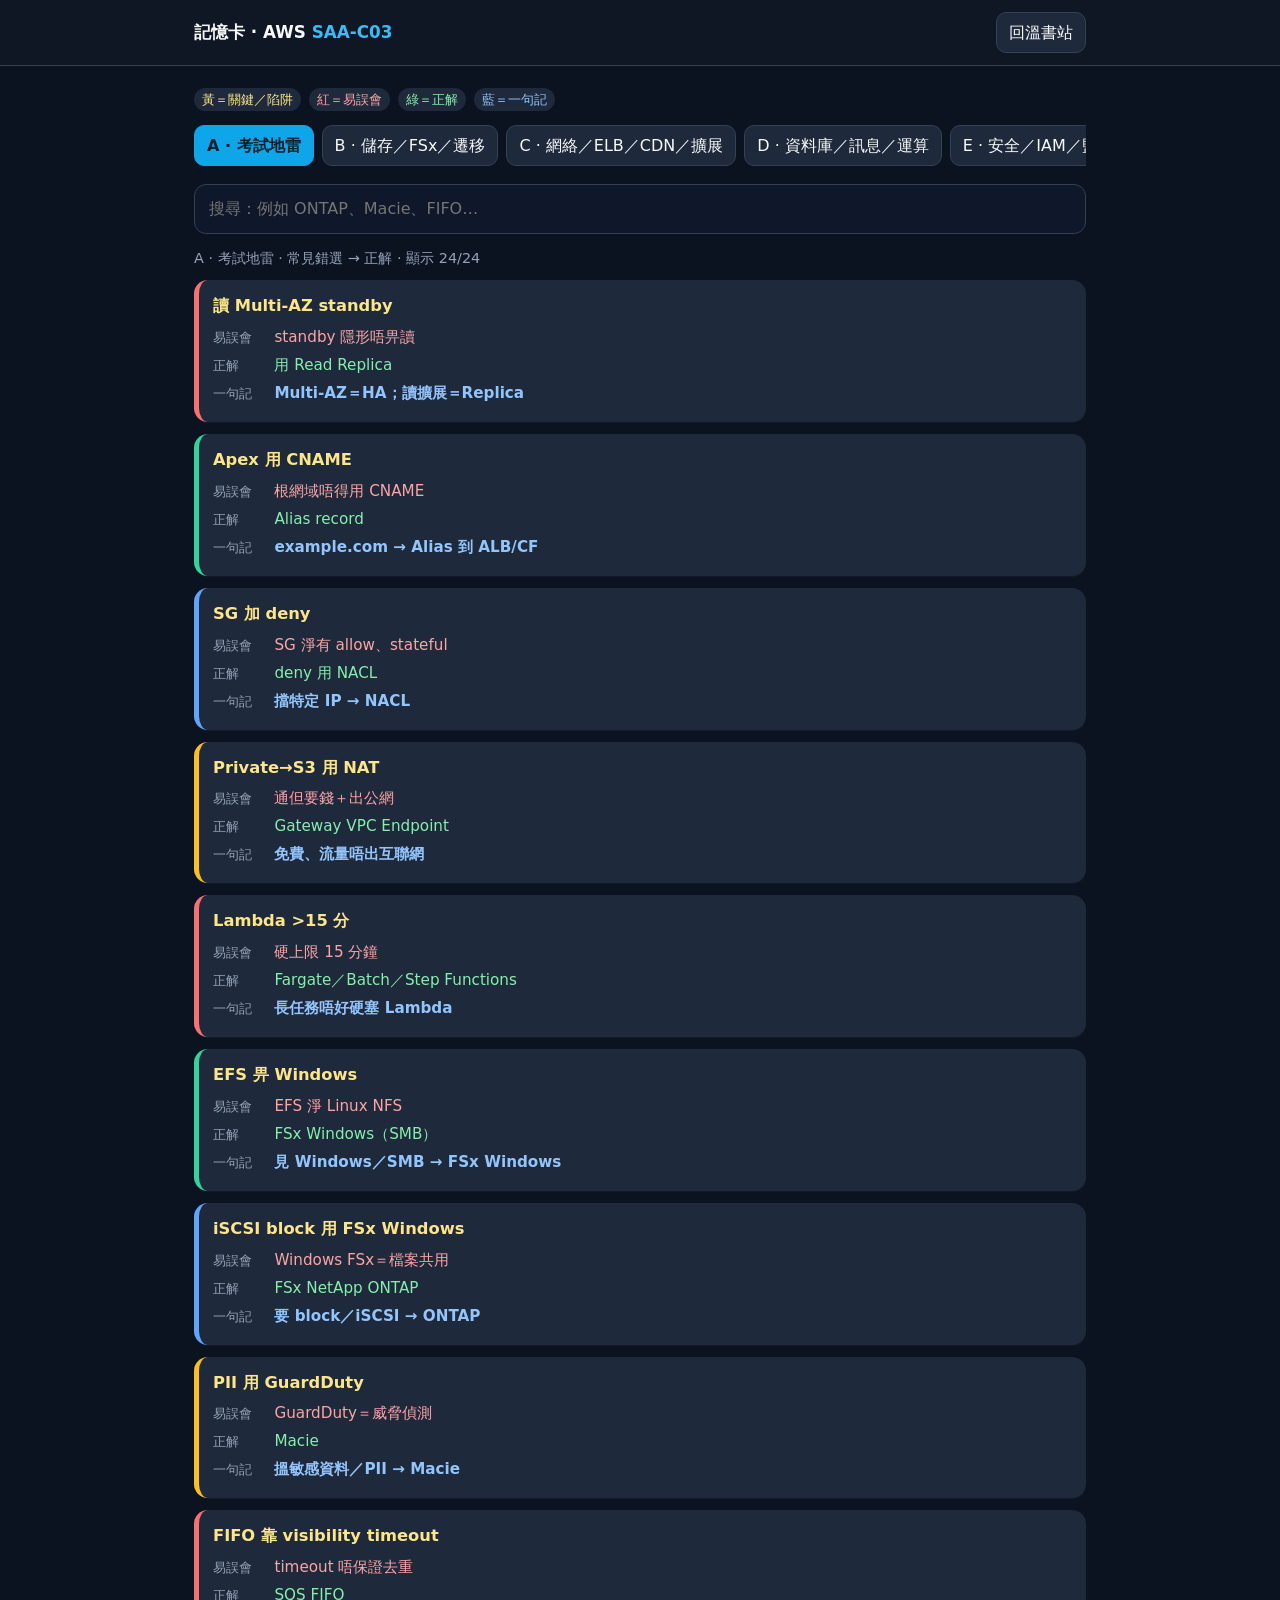
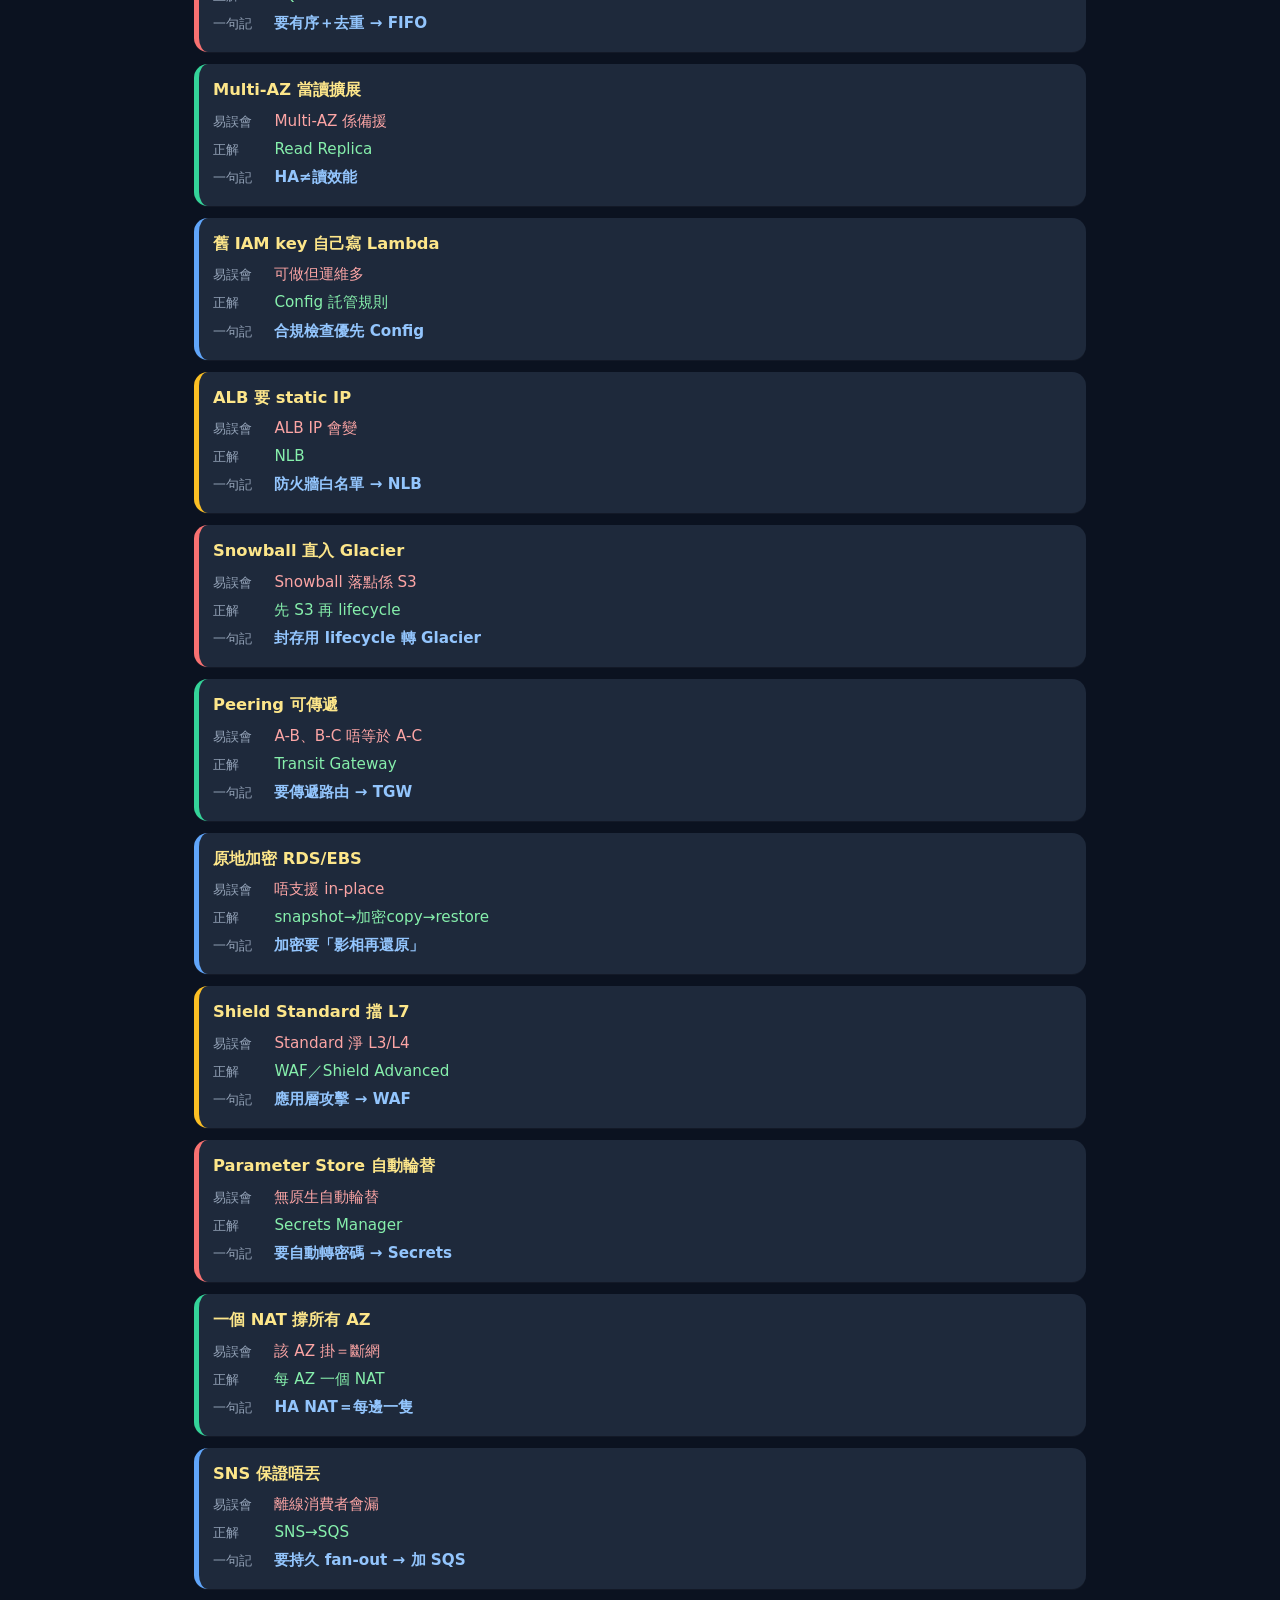
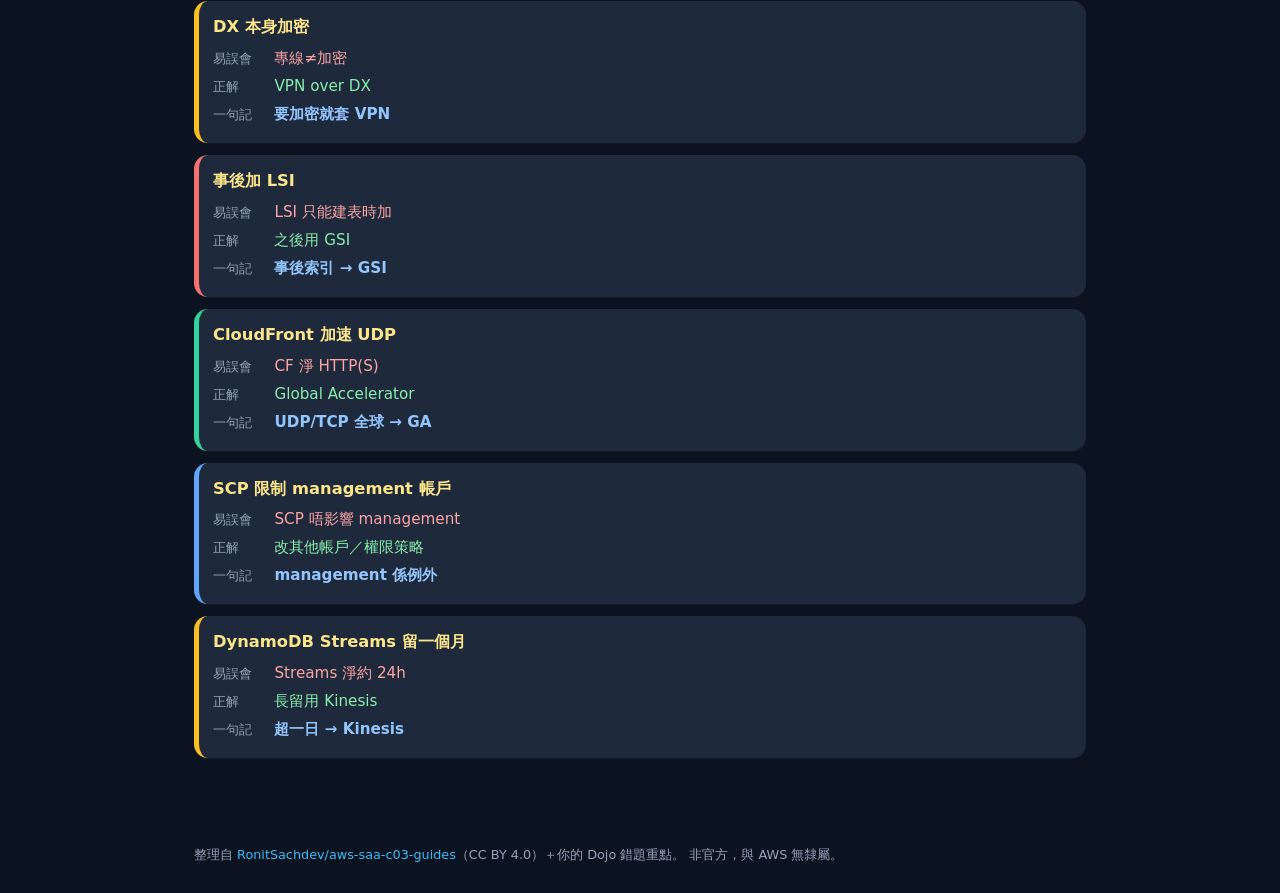
==== memory.html @ 877177e8 "Add colorful SAA memory sheets page for mobile review Standalone memory.html with trap/wrong/correct" ====
<!doctype html>
<html lang="zh-Hant">
<head>
<meta charset="utf-8">
<meta name="viewport" content="width=device-width, initial-scale=1, viewport-fit=cover">
<meta name="theme-color" content="#0b1220">
<meta name="description" content="SAA-C03 彩色記憶卡：陷阱、易誤會、正解、口訣。">
<title>記憶卡 · 證書人 SAA-C03</title>
<style>
  :root {
    --bg:#0b1220; --panel:#111827; --card:#1e293b; --text:#f8fafc; --muted:#94a3b8;
    --yellow:#fde68a; --red:#fca5a5; --green:#86efac; --blue:#93c5fd; --accent:#38bdf8;
    --border:#334155;
  }
  *{box-sizing:border-box}
  body{margin:0;font-family:system-ui,-apple-system,"Segoe UI",sans-serif;background:var(--bg);color:var(--text);line-height:1.45}
  a{color:var(--accent);text-decoration:none}
  header{position:sticky;top:0;z-index:20;background:rgba(17,24,39,.92);backdrop-filter:blur(8px);border-bottom:1px solid var(--border)}
  .in{max-width:920px;margin:0 auto;padding:12px 14px;display:flex;gap:10px;align-items:center;flex-wrap:wrap}
  h1{font-size:1.05rem;margin:0;flex:1}
  h1 span{color:var(--accent)}
  .btn{border:1px solid var(--border);background:#1e293b;color:var(--text);border-radius:10px;padding:8px 12px;font:inherit;cursor:pointer}
  .btn:active{transform:scale(.98)}
  .btn.on{background:#0ea5e9;border-color:#0ea5e9;color:#06202b;font-weight:700}
  main{max-width:920px;margin:0 auto;padding:14px 14px 80px}
  .legend{display:flex;flex-wrap:wrap;gap:8px;margin:8px 0 14px;font-size:.82rem;color:var(--muted)}
  .legend i{font-style:normal;padding:2px 8px;border-radius:999px;background:#1e293b}
  .legend .y{color:var(--yellow)}.legend .r{color:var(--red)}.legend .g{color:var(--green)}.legend .b{color:var(--blue)}
  .tabs{display:flex;gap:8px;overflow-x:auto;padding-bottom:6px;margin-bottom:12px;-webkit-overflow-scrolling:touch}
  .tabs .btn{white-space:nowrap;flex:0 0 auto}
  .search{width:100%;padding:12px 14px;border-radius:12px;border:1px solid var(--border);background:#0f172a;color:var(--text);font:inherit;margin-bottom:14px}
  .meta{color:var(--muted);font-size:.9rem;margin:0 0 12px}
  .grid{display:grid;gap:12px}
  .mc{background:var(--card);border-radius:14px;padding:14px 14px 12px;border-left:5px solid var(--accent);box-shadow:0 1px 0 rgba(255,255,255,.03)}
  .mc:nth-child(4n+1){border-left-color:#f87171}
  .mc:nth-child(4n+2){border-left-color:#34d399}
  .mc:nth-child(4n+3){border-left-color:#60a5fa}
  .mc:nth-child(4n+4){border-left-color:#fbbf24}
  .k{color:var(--yellow);font-weight:700;font-size:1.02rem;margin:0 0 8px}
  .row{margin:0 0 6px;font-size:.95rem}
  .lbl{display:inline-block;min-width:4.8em;color:var(--muted);font-size:.8rem}
  .wrong{color:var(--red)}.right{color:var(--green)}.tip{color:var(--blue);font-weight:600}
  footer{max-width:920px;margin:0 auto;padding:8px 14px 28px;color:var(--muted);font-size:.8rem}
  .empty{padding:28px;text-align:center;color:var(--muted);background:#111827;border-radius:14px}
</style>
</head>
<body>
<header>
  <div class="in">
    <h1>記憶卡 · AWS <span>SAA-C03</span></h1>
    <a class="btn" href="./">回溫書站</a>
  </div>
</header>
<main>
  <div class="legend">
    <i class="y">黃＝關鍵／陷阱</i>
    <i class="r">紅＝易誤會</i>
    <i class="g">綠＝正解</i>
    <i class="b">藍＝一句記</i>
  </div>
  <div class="tabs" id="tabs"></div>
  <input class="search" id="q" type="search" placeholder="搜尋：例如 ONTAP、Macie、FIFO…" enterkeyhint="search">
  <p class="meta" id="meta"></p>
  <div class="grid" id="grid"></div>
</main>
<footer>
  整理自 <a href="https://github.com/RonitSachdev/aws-saa-c03-guides" rel="noopener">RonitSachdev/aws-saa-c03-guides</a>（CC BY 4.0）＋你的 Dojo 錯題重點。
  非官方，與 AWS 無隸屬。
</footer>
<script src="js/memory-data.js"></script>
<script>
(() => {
  const tabs = document.getElementById("tabs");
  const grid = document.getElementById("grid");
  const meta = document.getElementById("meta");
  const q = document.getElementById("q");
  let sheetId = (location.hash || "#A").slice(1).toUpperCase();
  if (!MEMORY_SHEETS.some(s => s.id === sheetId)) sheetId = "A";

  function esc(s) {
    return String(s).replace(/[&<>"']/g, c => ({"&":"&amp;","<":"&lt;",">":"&gt;","\"":"&quot;","'":"&#39;"}[c]));
  }

  function renderTabs() {
    tabs.innerHTML = MEMORY_SHEETS.map(s =>
      `<button class="btn ${s.id===sheetId?"on":""}" data-id="${s.id}">${esc(s.title.zh)}</button>`
    ).join("");
    tabs.querySelectorAll("button").forEach(b => b.onclick = () => {
      sheetId = b.dataset.id;
      history.replaceState(null, "", "#" + sheetId);
      renderTabs(); render();
    });
  }

  function render() {
    const sheet = MEMORY_SHEETS.find(s => s.id === sheetId);
    const term = q.value.trim().toLowerCase();
    const items = sheet.items.filter(it => !term || it.join(" ").toLowerCase().includes(term));
    meta.textContent = `${sheet.title.zh} · ${sheet.blurb.zh} · 顯示 ${items.length}/${sheet.items.length}`;
    if (!items.length) {
      grid.innerHTML = `<div class="empty">無符合「${esc(q.value)}」</div>`;
      return;
    }
    grid.innerHTML = items.map(([k,w,r,t]) => `
      <article class="mc">
        <p class="k">${esc(k)}</p>
        <p class="row"><span class="lbl">易誤會</span><span class="wrong">${esc(w)}</span></p>
        <p class="row"><span class="lbl">正解</span><span class="right">${esc(r)}</span></p>
        <p class="row"><span class="lbl">一句記</span><span class="tip">${esc(t)}</span></p>
      </article>`).join("");
  }

  q.addEventListener("input", render);
  window.addEventListener("hashchange", () => {
    sheetId = (location.hash || "#A").slice(1).toUpperCase();
    if (!MEMORY_SHEETS.some(s => s.id === sheetId)) sheetId = "A";
    renderTabs(); render();
  });
  renderTabs(); render();
})();
</script>
</body>
</html>
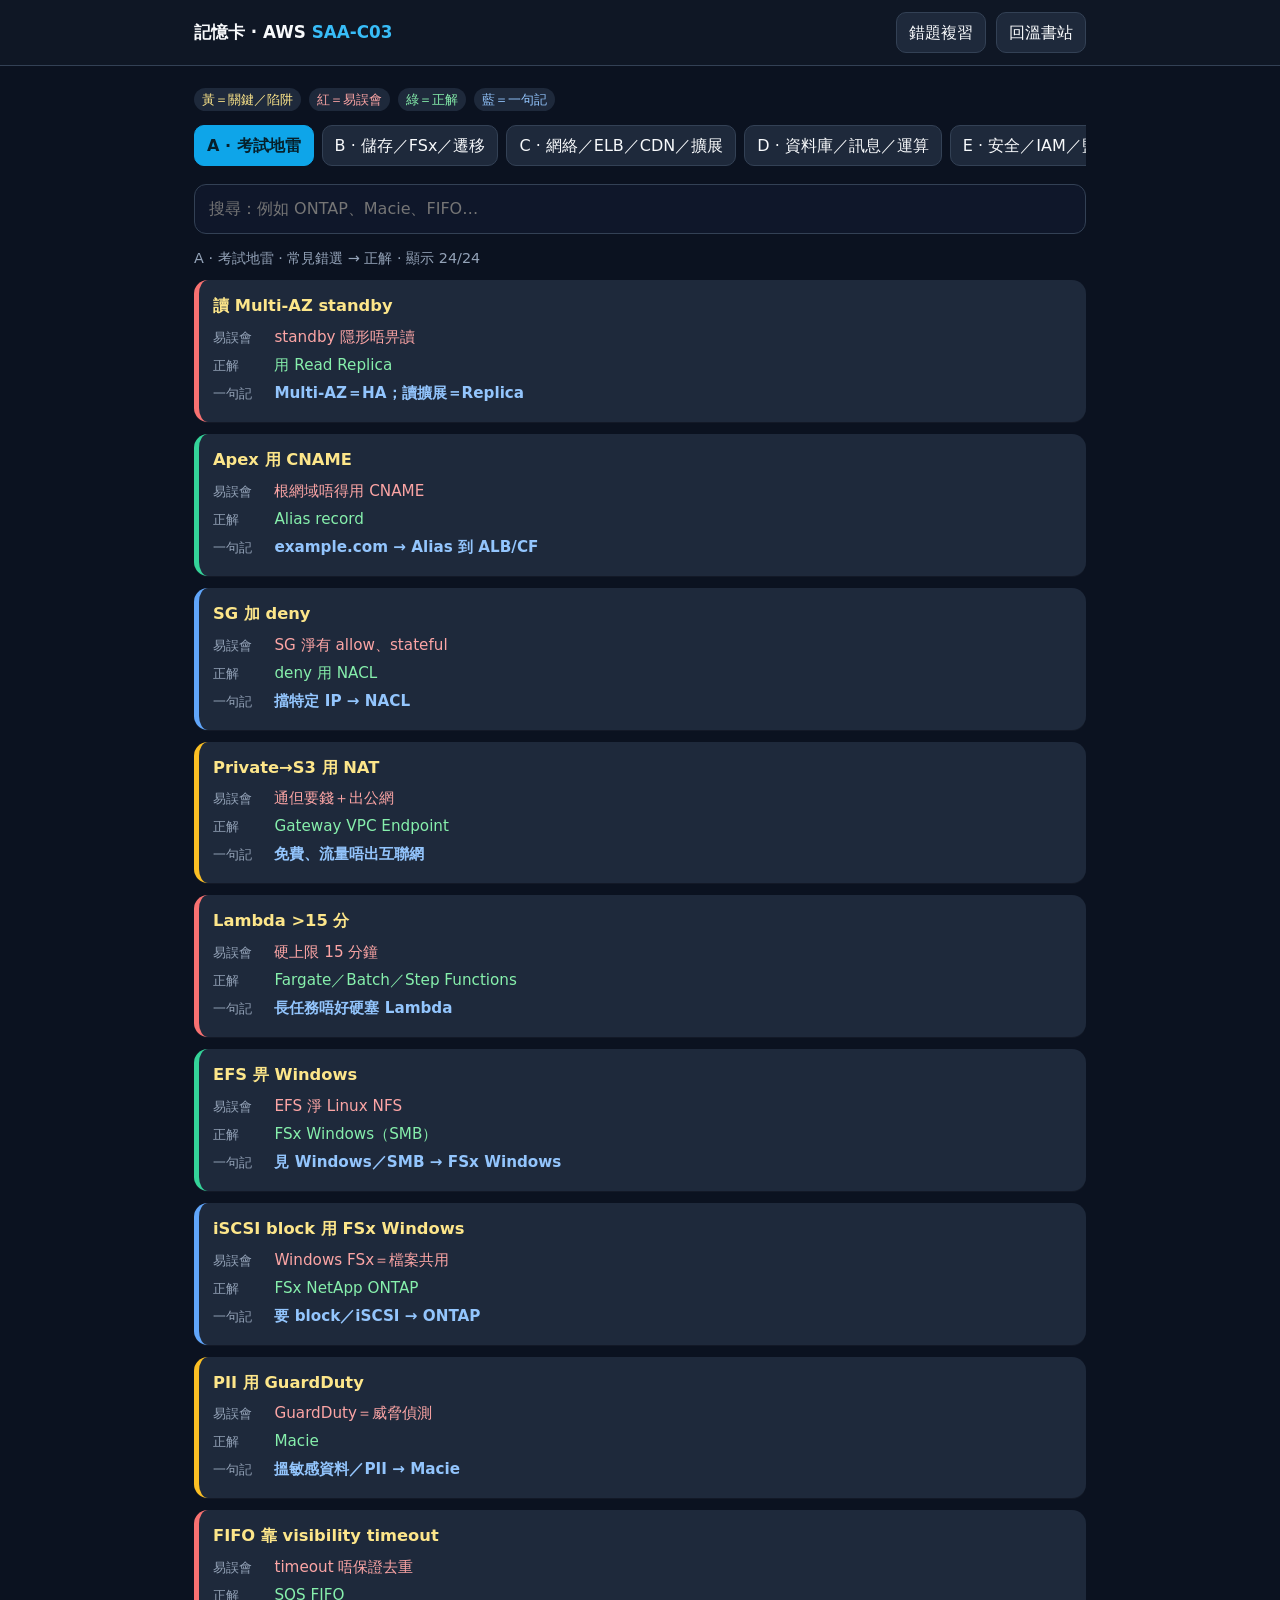
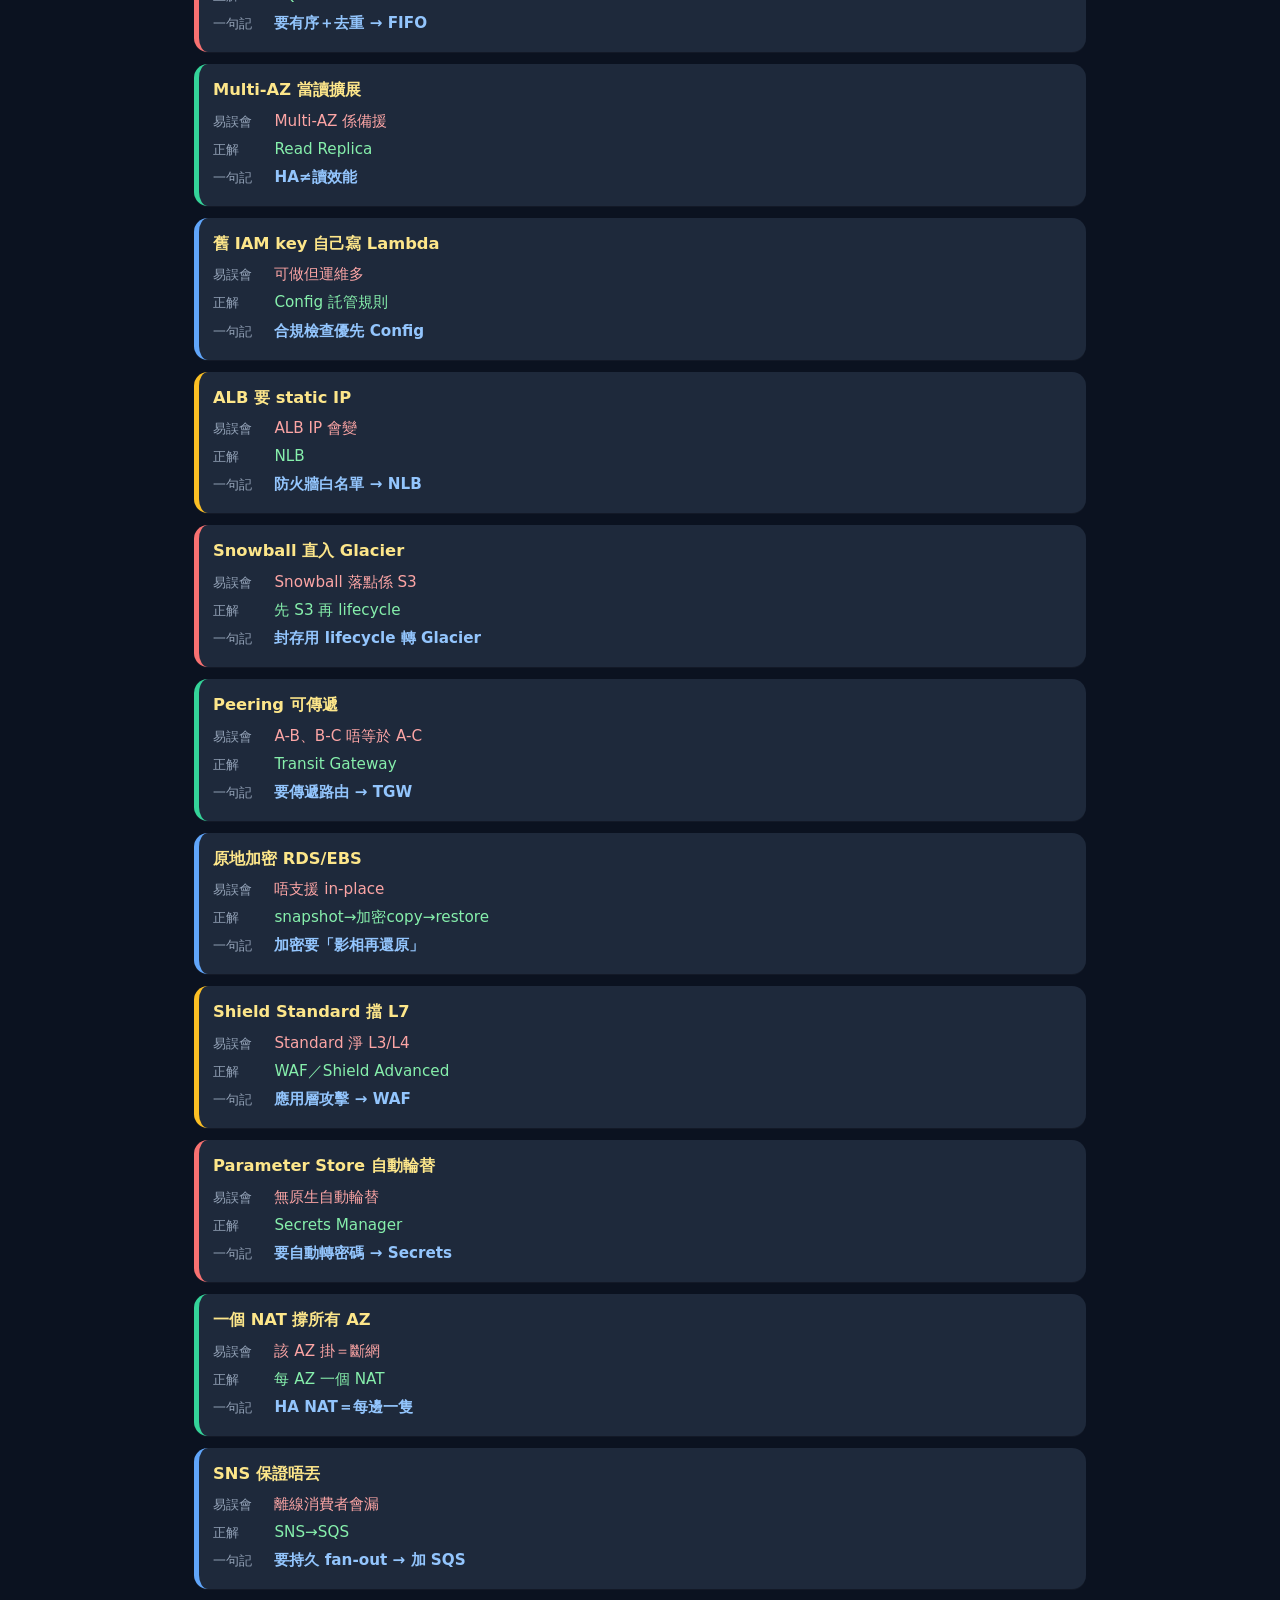
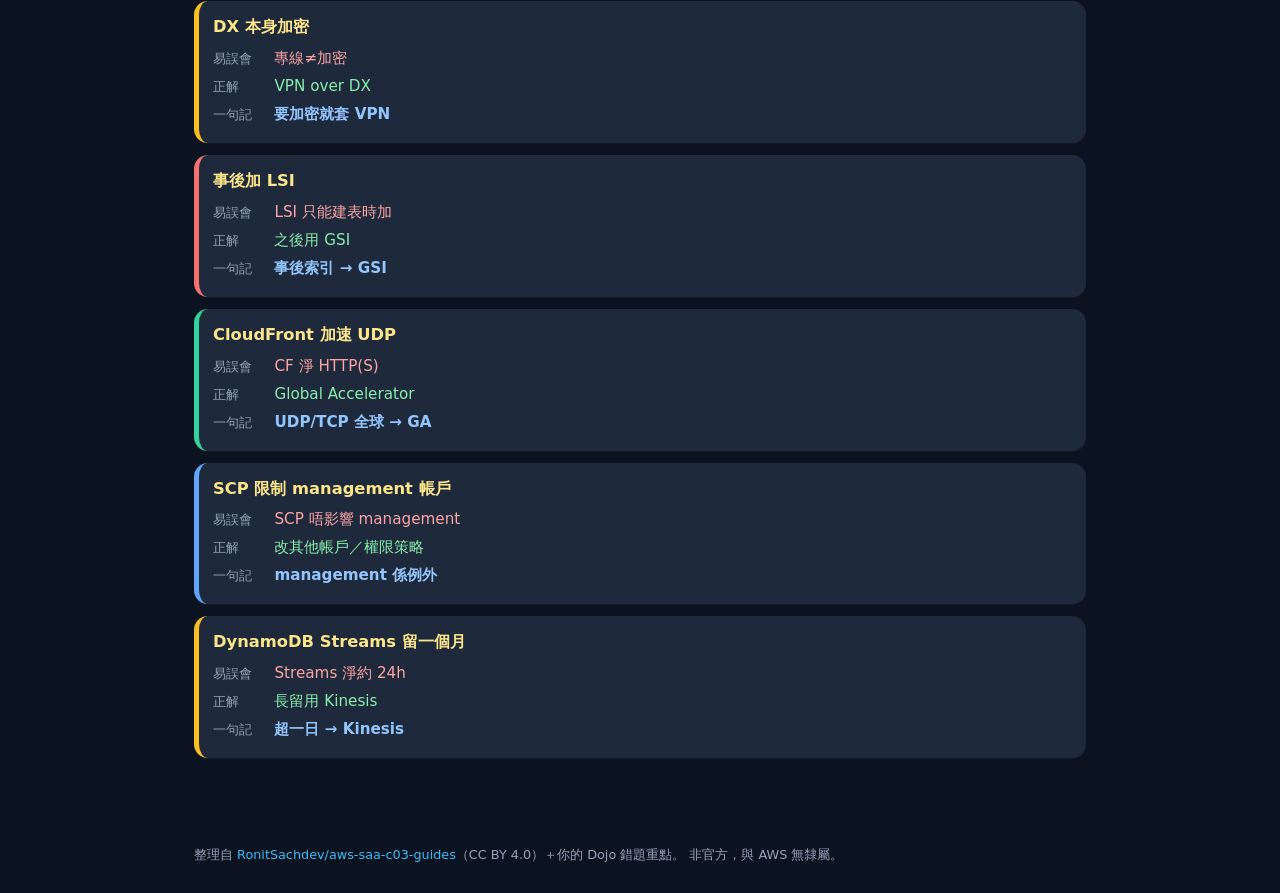
==== commit bda02c34: "Add wrong-answer study pack page from Nov 2 Dojo 65Q Integrate 39 wrongs into concept clusters with " ====
--- a/memory.html
+++ b/memory.html
@@ -48,6 +48,7 @@
 <header>
   <div class="in">
     <h1>記憶卡 · AWS <span>SAA-C03</span></h1>
+    <a class="btn" href="wrongs.html">錯題複習</a>
     <a class="btn" href="./">回溫書站</a>
   </div>
 </header>
